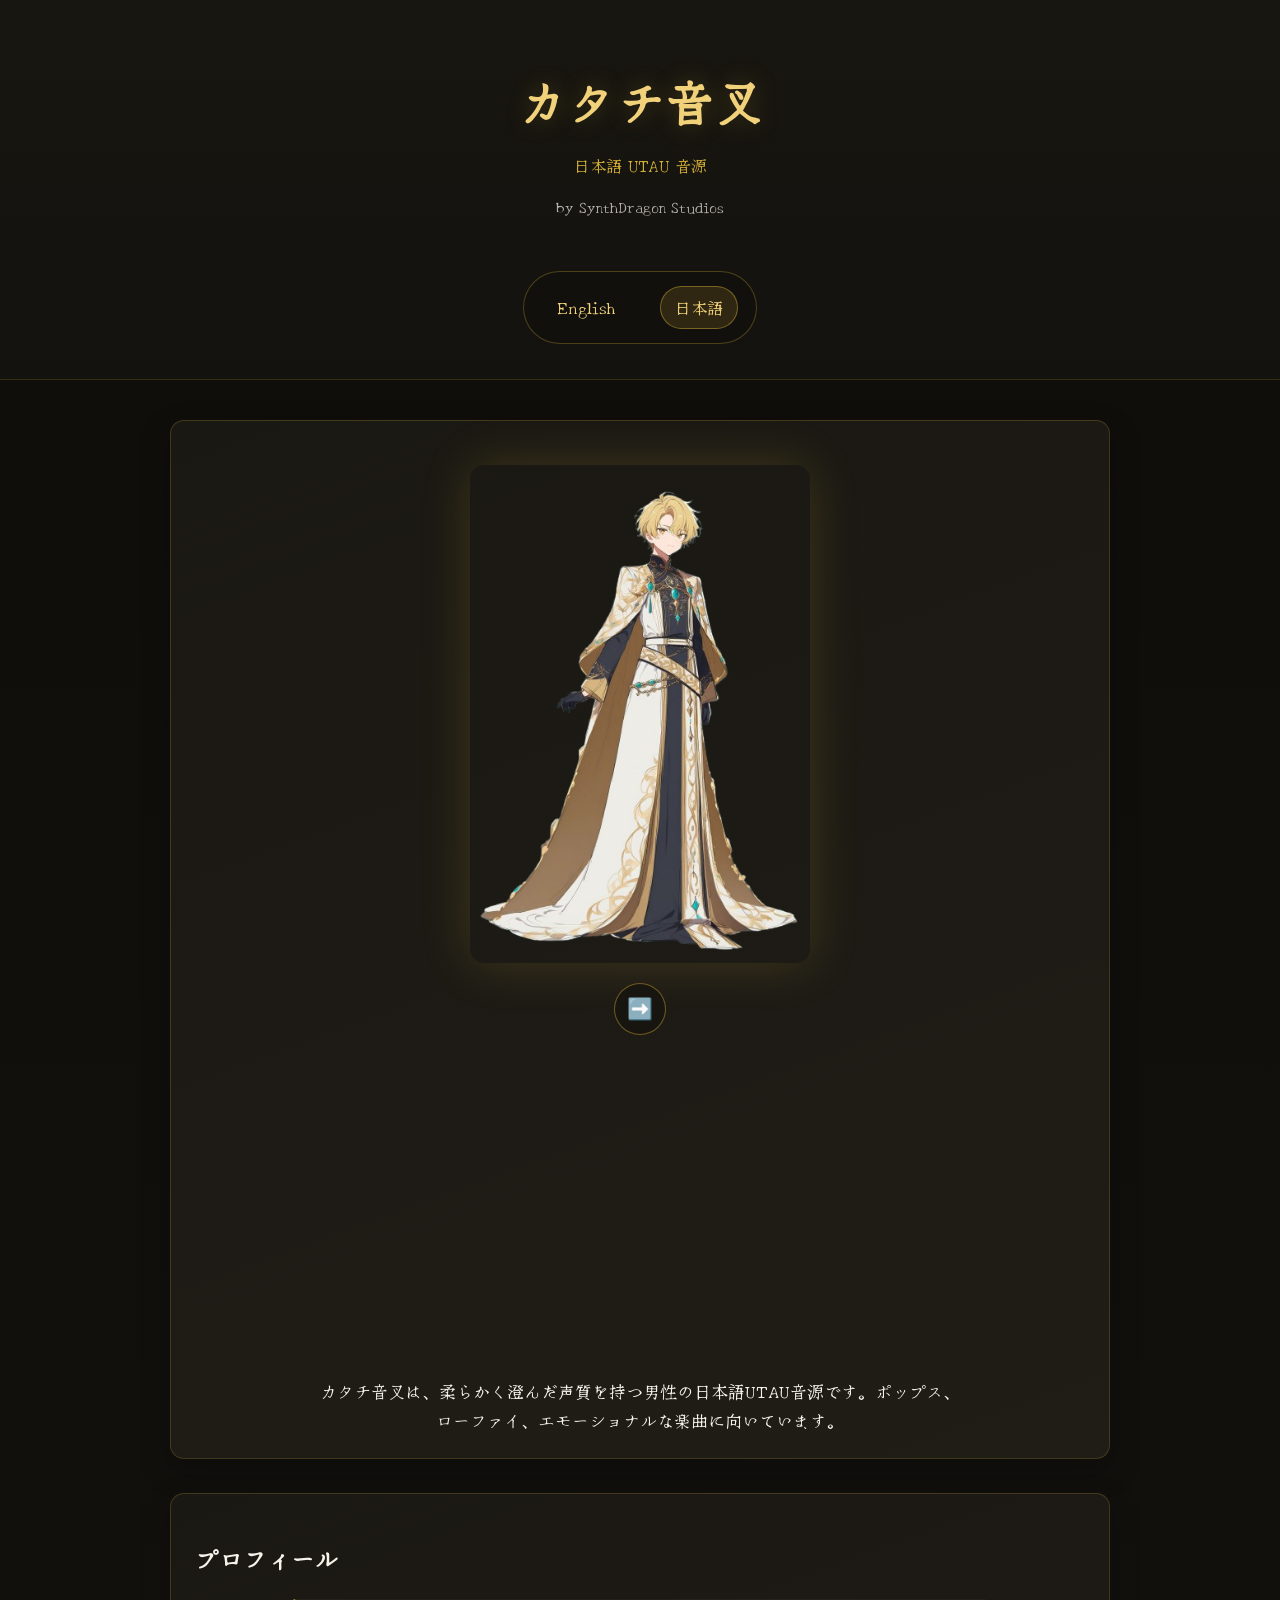
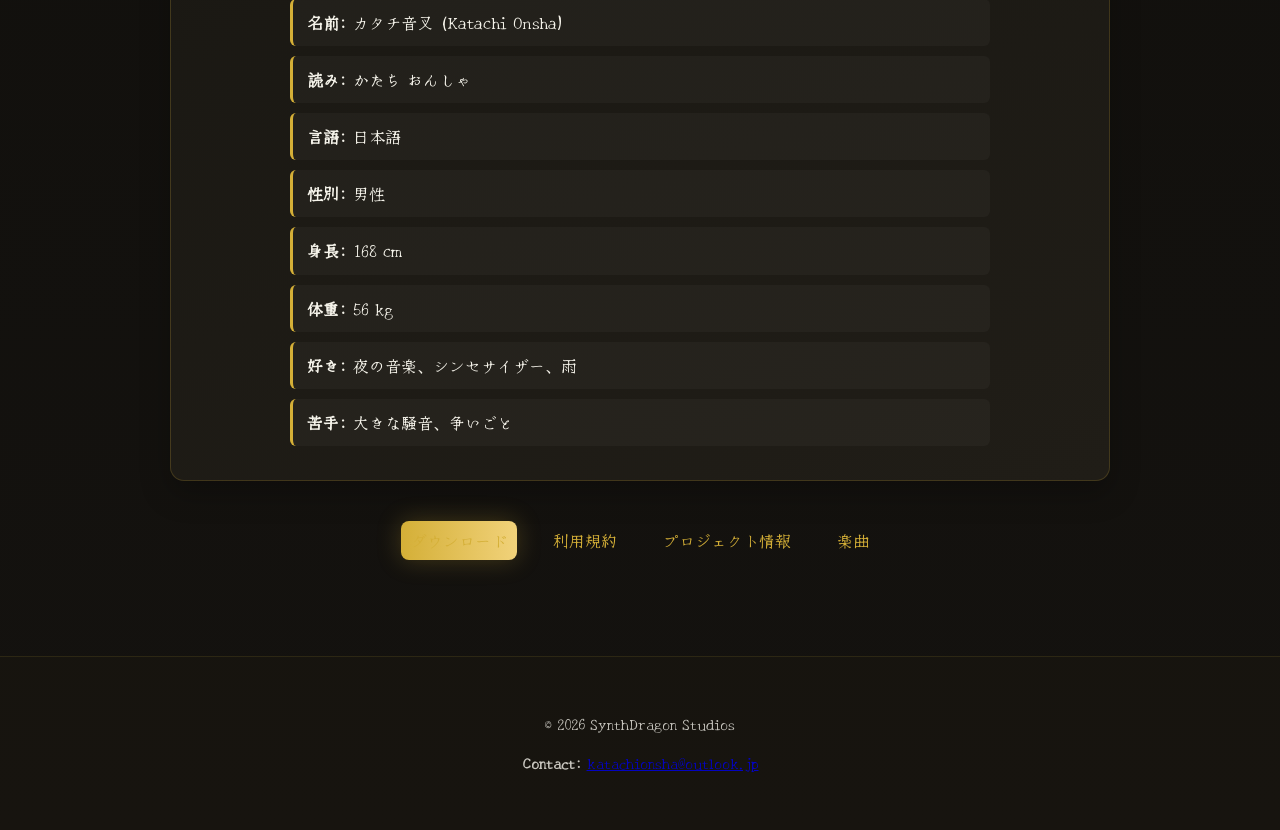
==== jp/index.html @ bbd0e724 "Add full Japanese site version with bilingual language switcher and UX refresh" ====
<!DOCTYPE html>
<html lang="ja">
<head>
  <meta charset="UTF-8">
  <meta name="viewport" content="width=device-width, initial-scale=1.0">
  <title>カタチ音叉 - 日本語UTAU音源（無料配布）</title>
  <meta name="description" content="カタチ音叉の公式サイト。透明感のある日本語UTAU音源を無料で配布しています。">
  <link rel="icon" type="image/png" href="../icon.png">
  <link rel="stylesheet" href="../style.css">
  <link href="https://fonts.googleapis.com/css2?family=New+Tegomin&display=swap" rel="stylesheet">
</head>
<body data-mood="default">
  <header class="site-header">
    <h1>カタチ音叉</h1>
    <p class="subtitle">日本語 UTAU 音源</p>
    <p class="studio">by SynthDragon Studios</p>
    <div class="language-switcher"><nav><a href="../index.html">English</a><a class="active" href="index.html">日本語</a></nav></div>
  </header>

  <main>
    <section class="surface-card intro">
      <img src="../character.png" alt="カタチ音叉の立ち絵" class="character" data-gallery="../character.png,../charactersoft.png">
      <button id="next-image-btn" class="next-image-btn" type="button" aria-label="次の画像">➡️</button>
      <iframe width="100%" height="300" scrolling="no" frameborder="no" allow="autoplay" src="https://w.soundcloud.com/player/?url=https%3A//api.soundcloud.com/tracks/soundcloud%253Atracks%253A2296592585&color=%23b4bca4&auto_play=false&hide_related=false&show_comments=true&show_user=true&show_reposts=false&show_teaser=true&visual=true"></iframe>
      <p class="description">カタチ音叉は、柔らかく澄んだ声質を持つ男性の日本語UTAU音源です。ポップス、ローファイ、エモーショナルな楽曲に向いています。</p>
    </section>

    <section class="surface-card profile">
      <h2>プロフィール</h2>
      <ul>
        <li><strong>名前:</strong> カタチ音叉 (Katachi Onsha)</li>
        <li><strong>読み:</strong> かたち おんしゃ</li>
        <li><strong>言語:</strong> 日本語</li>
        <li><strong>性別:</strong> 男性</li>
        <li><strong>身長:</strong> 168 cm</li>
        <li><strong>体重:</strong> 56 kg</li>
        <li><strong>好き:</strong> 夜の音楽、シンセサイザー、雨</li>
        <li><strong>苦手:</strong> 大きな騒音、争いごと</li>
      </ul>
    </section>

    <nav class="main-nav">
      <a href="download.html" class="btn">ダウンロード</a>
      <a href="terms.html">利用規約</a>
      <a href="about.html">プロジェクト情報</a>
      <a href="musics.html">楽曲</a>
    </nav>
  </main>

  <button id="back-to-top" class="back-to-top" type="button" aria-label="トップへ戻る">↑</button>

  <footer>
    <p>© 2026 SynthDragon Studios</p>
    <p><strong>Contact:</strong> <a href="mailto:katachionsha@outlook.jp">katachionsha@outlook.jp</a></p>
  </footer>

  <script src="../script.js" defer></script>
</body>
</html>
---- style.css ----
:root {
  --bg-start: #0e0d0a;
  --bg-end: #14120f;
  --header-start: #181610;
  --header-end: #14120f;
  --surface: #1a1813;
  --surface-soft: #201d17;
  --gold: #d4af37;
  --gold-soft: #f1d27a;
  --text: #f5f3ea;
}

body[data-mood="night"] {
  --bg-start: #080914;
  --bg-end: #12152b;
  --header-start: #141730;
  --header-end: #0e1022;
  --surface: #1a1f3a;
  --surface-soft: #20284a;
}

body[data-mood="rain"] {
  --bg-start: #0a1214;
  --bg-end: #0d1b20;
  --header-start: #11242b;
  --header-end: #102027;
  --surface: #152d35;
  --surface-soft: #1b3740;
}

body[data-mood="neon"] {
  --bg-start: #120716;
  --bg-end: #1f0f27;
  --header-start: #250f2d;
  --header-end: #160a1e;
  --surface: #2b1335;
  --surface-soft: #351742;
}

* {
  box-sizing: border-box;
}

html {
  scroll-behavior: smooth;
}

body {
  font-family: 'New Tegomin', serif;
  background: linear-gradient(180deg, var(--bg-start) 0%, var(--bg-end) 100%);
  color: var(--text);
  margin: 0;
  line-height: 1.7;
  transition: background 0.4s ease;
}

@media (prefers-reduced-motion: reduce) {
  * {
    animation: none;
    transition: none;
    scroll-behavior: auto;
  }
}

.site-header {
  text-align: center;
  padding: 60px 20px 35px;
  background: linear-gradient(180deg, var(--header-start) 0%, var(--header-end) 100%);
  border-bottom: 1px solid rgba(212, 175, 55, 0.15);
}

h1,
h2,
h3,
h4,
h5,
h6 {
  font-family: 'New Tegomin', serif;
}

h1 {
  margin: 0;
  font-size: 3em;
  letter-spacing: 1px;
  color: var(--gold-soft);
  text-shadow: 0 0 25px rgba(212, 175, 55, 0.25);
}

.subtitle {
  color: var(--gold);
  margin-top: 10px;
  font-weight: 500;
}

.studio {
  font-size: 0.9em;
  opacity: 0.7;
  margin-top: 5px;
}

.language-switcher {
  display: flex;
  justify-content: center;
  margin: 18px 0 0;
}

.language-switcher nav {
  display: inline-flex;
  align-items: center;
  gap: 10px;
  padding: 8px;
  border: 1px solid rgba(212, 175, 55, 0.3);
  border-radius: 999px;
  background: rgba(18, 16, 12, 0.55);
}

.language-switcher a {
  color: var(--gold-soft);
  text-decoration: none;
  padding: 7px 14px;
  border-radius: 999px;
  border: 1px solid transparent;
}

.language-switcher a:hover,
.language-switcher a.active {
  border-color: rgba(212, 175, 55, 0.45);
  background: rgba(212, 175, 55, 0.15);
}

main {
  padding: 40px 20px;
  max-width: 980px;
  margin: auto;
}

section {
  margin-bottom: 34px;
}

.surface-card {
  background: linear-gradient(160deg, var(--surface) 0%, var(--surface-soft) 100%);
  border: 1px solid rgba(212, 175, 55, 0.2);
  border-radius: 14px;
  padding: 24px;
  box-shadow: 0 12px 30px rgba(0, 0, 0, 0.25);
}

.character {
  max-width: 340px;
  display: block;
  margin: 20px auto;
  border-radius: 14px;
  box-shadow: 0 0 50px rgba(212, 175, 55, 0.2);
  transition: transform 0.3s ease, box-shadow 0.3s ease;
  animation: floatCharacter 5.5s ease-in-out infinite;
  touch-action: pan-y;
  user-select: none;
  -webkit-user-drag: none;
}

.character:hover {
  transform: scale(1.03);
  box-shadow: 0 0 70px rgba(212, 175, 55, 0.35);
}

.next-image-btn {
  display: block;
  margin: 0 auto 20px;
  width: 52px;
  height: 52px;
  border-radius: 999px;
  border: 1px solid rgba(212, 175, 55, 0.45);
  background: rgba(24, 22, 16, 0.9);
  color: var(--gold-soft);
  font-size: 1.3rem;
  cursor: pointer;
}

.description {
  text-align: center;
  max-width: 650px;
  margin: 14px auto 0;
  font-size: 1.07em;
}

.profile ul,
.clean-list {
  list-style: none;
  padding: 0;
  max-width: 700px;
  margin: 0 auto;
}

.profile li,
.clean-list li {
  margin: 10px 0;
  padding: 10px 14px;
  background: rgba(255, 255, 255, 0.03);
  border-left: 3px solid var(--gold);
  border-radius: 6px;
}

.main-nav,
nav {
  text-align: center;
  margin-top: 34px;
}

.main-nav a,
nav a {
  display: inline-block;
  margin: 6px 10px;
  color: var(--gold);
  text-decoration: none;
  font-weight: 500;
  padding: 6px 10px;
  border-radius: 8px;
}

.main-nav a:hover,
nav a:hover {
  background: rgba(212, 175, 55, 0.1);
}

.btn {
  display: inline-block;
  background: linear-gradient(90deg, var(--gold), var(--gold-soft));
  color: #0e0d0a;
  padding: 14px 28px;
  margin: 12px auto;
  border-radius: 8px;
  font-weight: bold;
  text-decoration: none;
  transition: all 0.25s ease;
  box-shadow: 0 0 25px rgba(212, 175, 55, 0.25);
  border: none;
  cursor: pointer;
}

.btn:hover {
  transform: translateY(-2px);
  box-shadow: 0 0 40px rgba(212, 175, 55, 0.35);
}

.download-section,
.system-info {
  margin-bottom: 20px;
}

.ticker {
  background: rgba(212, 175, 55, 0.12);
  border-bottom: 1px solid rgba(212, 175, 55, 0.2);
  overflow: hidden;
}

.ticker-track {
  white-space: nowrap;
  animation: ticker 18s linear infinite;
}

.ticker-content {
  display: inline-flex;
  gap: 36px;
  padding: 10px 20px;
}

.ticker-content a {
  color: var(--gold-soft);
  text-decoration: none;
}

.video-container {
  position: relative;
  width: 100%;
  max-width: 800px;
  margin: 18px auto;
  padding-bottom: 56.25%;
  height: 0;
  border-radius: 12px;
  overflow: hidden;
  box-shadow: 0 0 30px rgba(212, 175, 55, 0.18);
}

.video-container iframe {
  position: absolute;
  width: 100%;
  height: 100%;
  border: none;
}

.music-info {
  text-align: center;
  margin-top: 20px;
}

.back-to-top {
  position: fixed;
  right: 20px;
  bottom: 20px;
  width: 42px;
  height: 42px;
  border-radius: 50%;
  border: 1px solid rgba(212, 175, 55, 0.45);
  background: #181610;
  color: var(--gold-soft);
  cursor: pointer;
  opacity: 0;
  transform: translateY(8px);
  pointer-events: none;
  transition: all 0.25s ease;
}

.back-to-top.visible {
  opacity: 1;
  transform: translateY(0);
  pointer-events: auto;
}

.notfound {
  max-width: 680px;
  margin: 80px auto 20px;
  text-align: center;
  padding: 24px;
}

footer {
  text-align: center;
  padding: 40px 20px;
  background: #181610;
  border-top: 1px solid rgba(212, 175, 55, 0.15);
  margin-top: 50px;
  font-size: 0.9em;
  opacity: 0.8;
}

@keyframes floatCharacter {
  0%,
  100% { transform: translateY(0); }
  50% { transform: translateY(-8px); }
}

@keyframes ticker {
  from { transform: translateX(0); }
  to { transform: translateX(-50%); }
}

@media (max-width: 600px) {
  h1 { font-size: 2.2em; }
  .character { max-width: 90%; }
  .btn { width: 100%; text-align: center; }
}
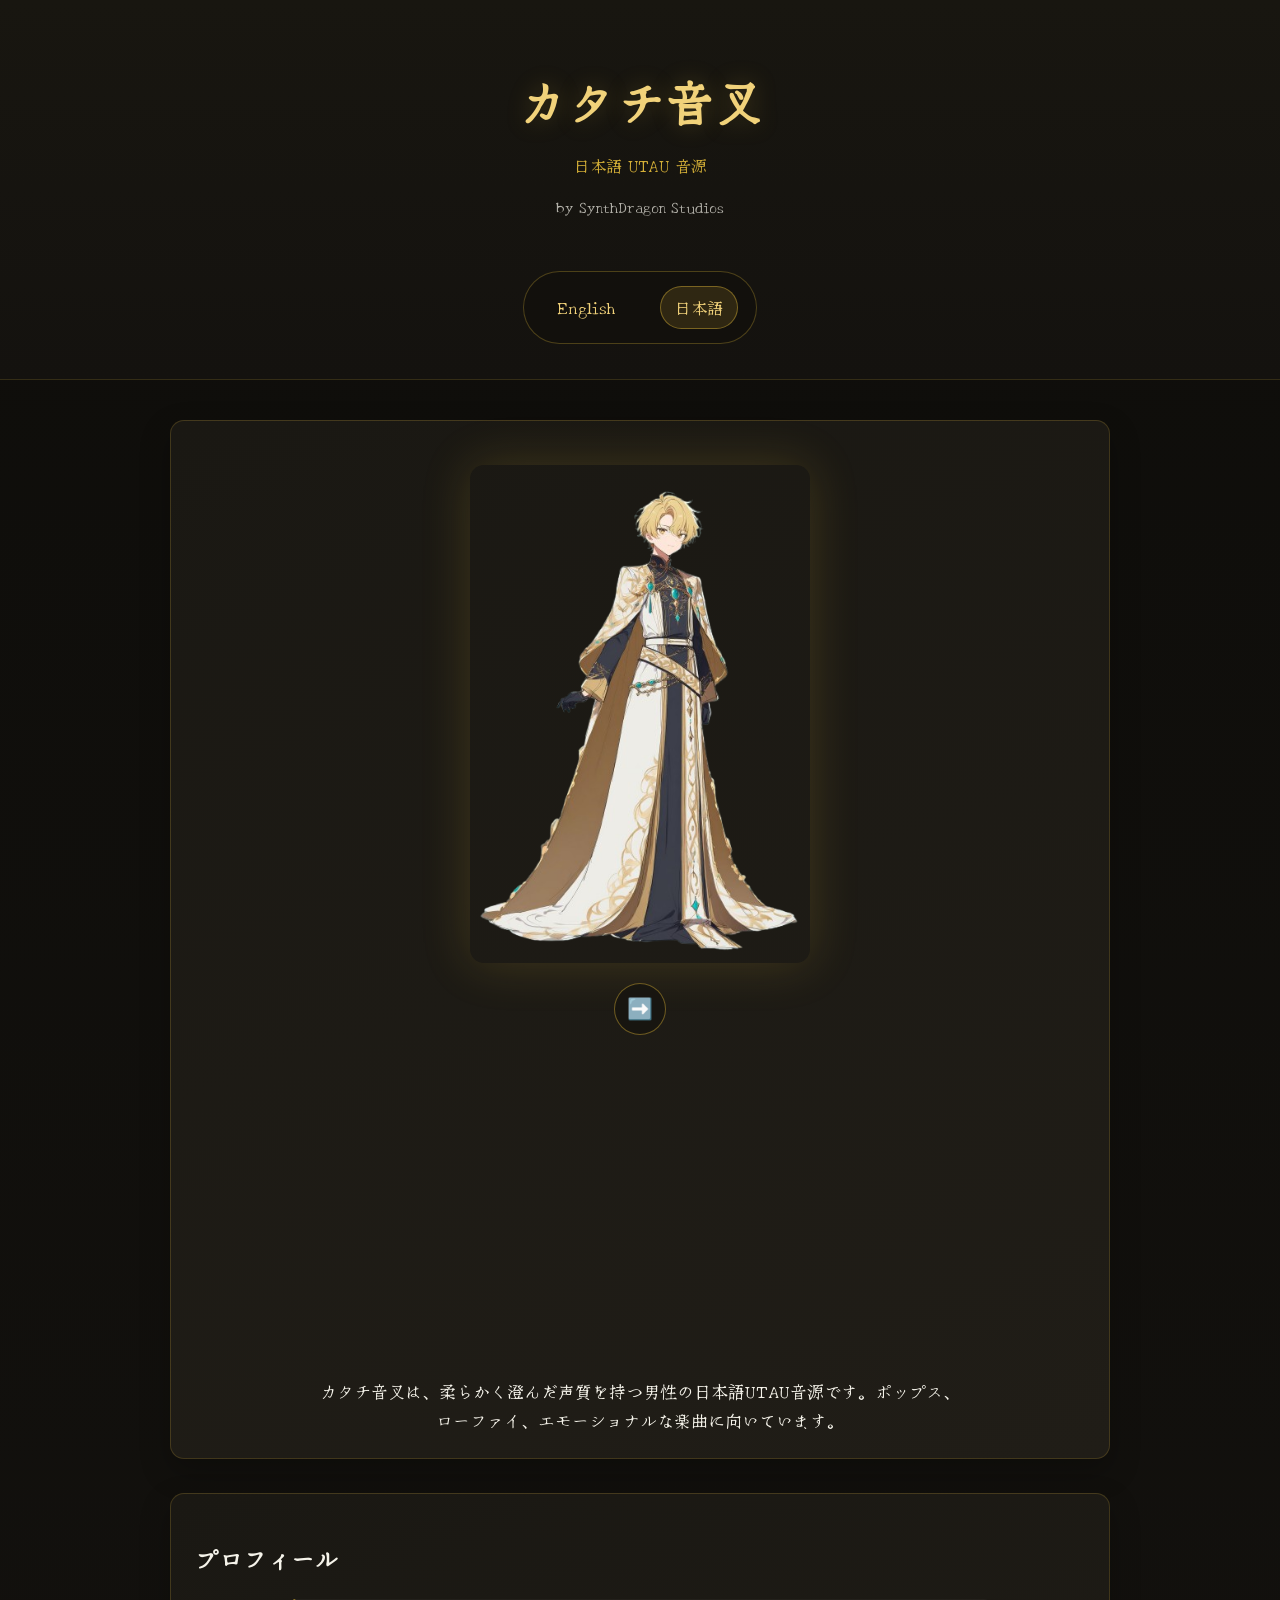
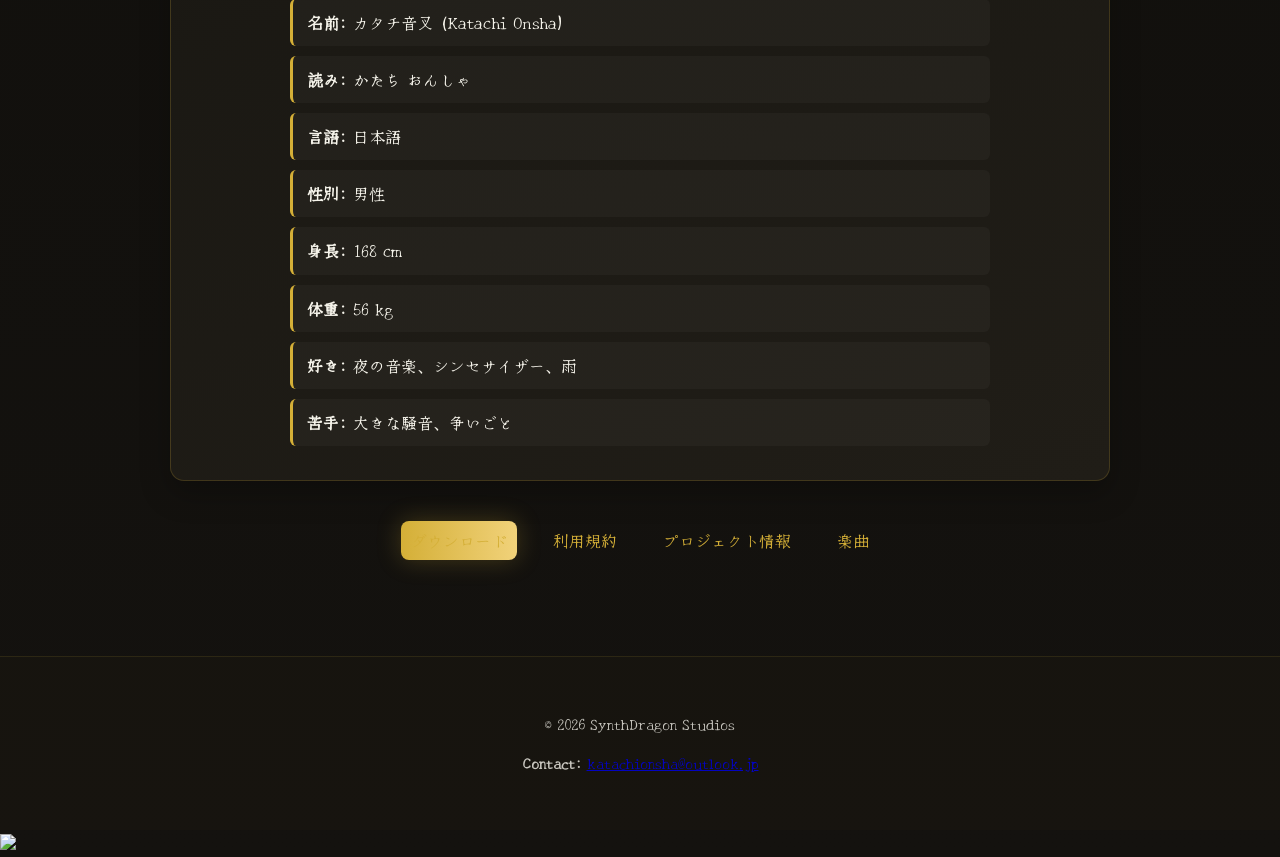
==== commit 10a7c56d: "Add hits counter image to all HTML pages" ====
--- a/jp/index.html
+++ b/jp/index.html
@@ -55,5 +55,6 @@
   </footer>
 
   <script src="../script.js" defer></script>
+<img src="https://hitscounter.dev/api/hit?url=https%3A%2F%2Fmtshishere.github.io%2Fkatachii%2F&label=&icon=broadcast&color=%230e0c00&message=&style=flat&tz=UTC">
 </body>
 </html>
--- a/style.css
+++ b/style.css
@@ -226,7 +226,7 @@
 .btn {
   display: inline-block;
   background: linear-gradient(90deg, var(--gold), var(--gold-soft));
-  color: #0e0d0a;
+  color: #14120F;
   padding: 14px 28px;
   margin: 12px auto;
   border-radius: 8px;
